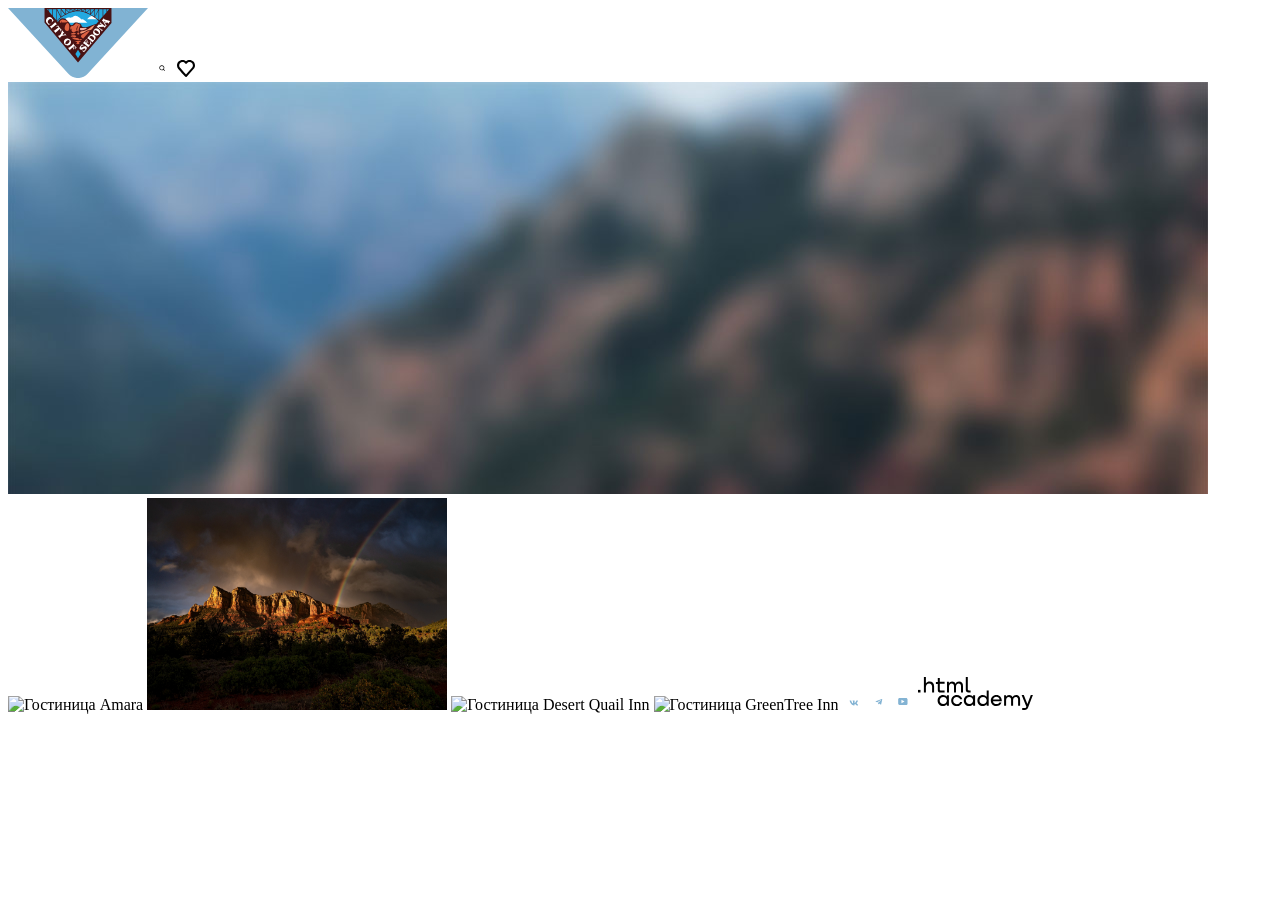
==== catalog.html @ f96138a0 "some of updates" ====
<!DOCTYPE html>
<html lang="en">
<head>
    <meta charset="UTF-8">
    <meta name="viewport" content="width=device-width, initial-scale=1.0">
    <title>Catalog</title>
</head>
<body>
    <img src="images/logo.svg" width="140" height="70" alt="Лого Sedona">
    <img src="images/search.svg" width="20" height="20" alt="Лого поиска">
    <img src="images/heart.svg" width="20" height="20" alt="Лого избранного">
    <img src="images/catalog-background.jpg" width="1200" height="412" alt="Горы">
    <img src="images/hotel-1.jpg" width="300" height="212" alt="Гостиница Amara">
    <img src="images/hotel-2.jpg" width="300" height="212" alt="Гостиница Poco Diablo">
    <img src="images/hotel-3.jpg" width="300" height="212" alt="Гостиница Desert Quail Inn">
    <img src="images/hotel-4.jpg" width="300" height="212" alt="Гостиница GreenTree Inn">
    <img src="images/social-vk.svg" width="24" height="14" alt="Лого VK">
    <img src="images/social-telegram.svg" width="18" height="16" alt="Лого TG">
    <img src="images/social-youtube.svg" width="22" height="17" alt="Лого YT">
    <img src="images/logo_htmlacademy.svg" width="115" height="33" alt="Лого HTMLAcademy">
</body>
</html>
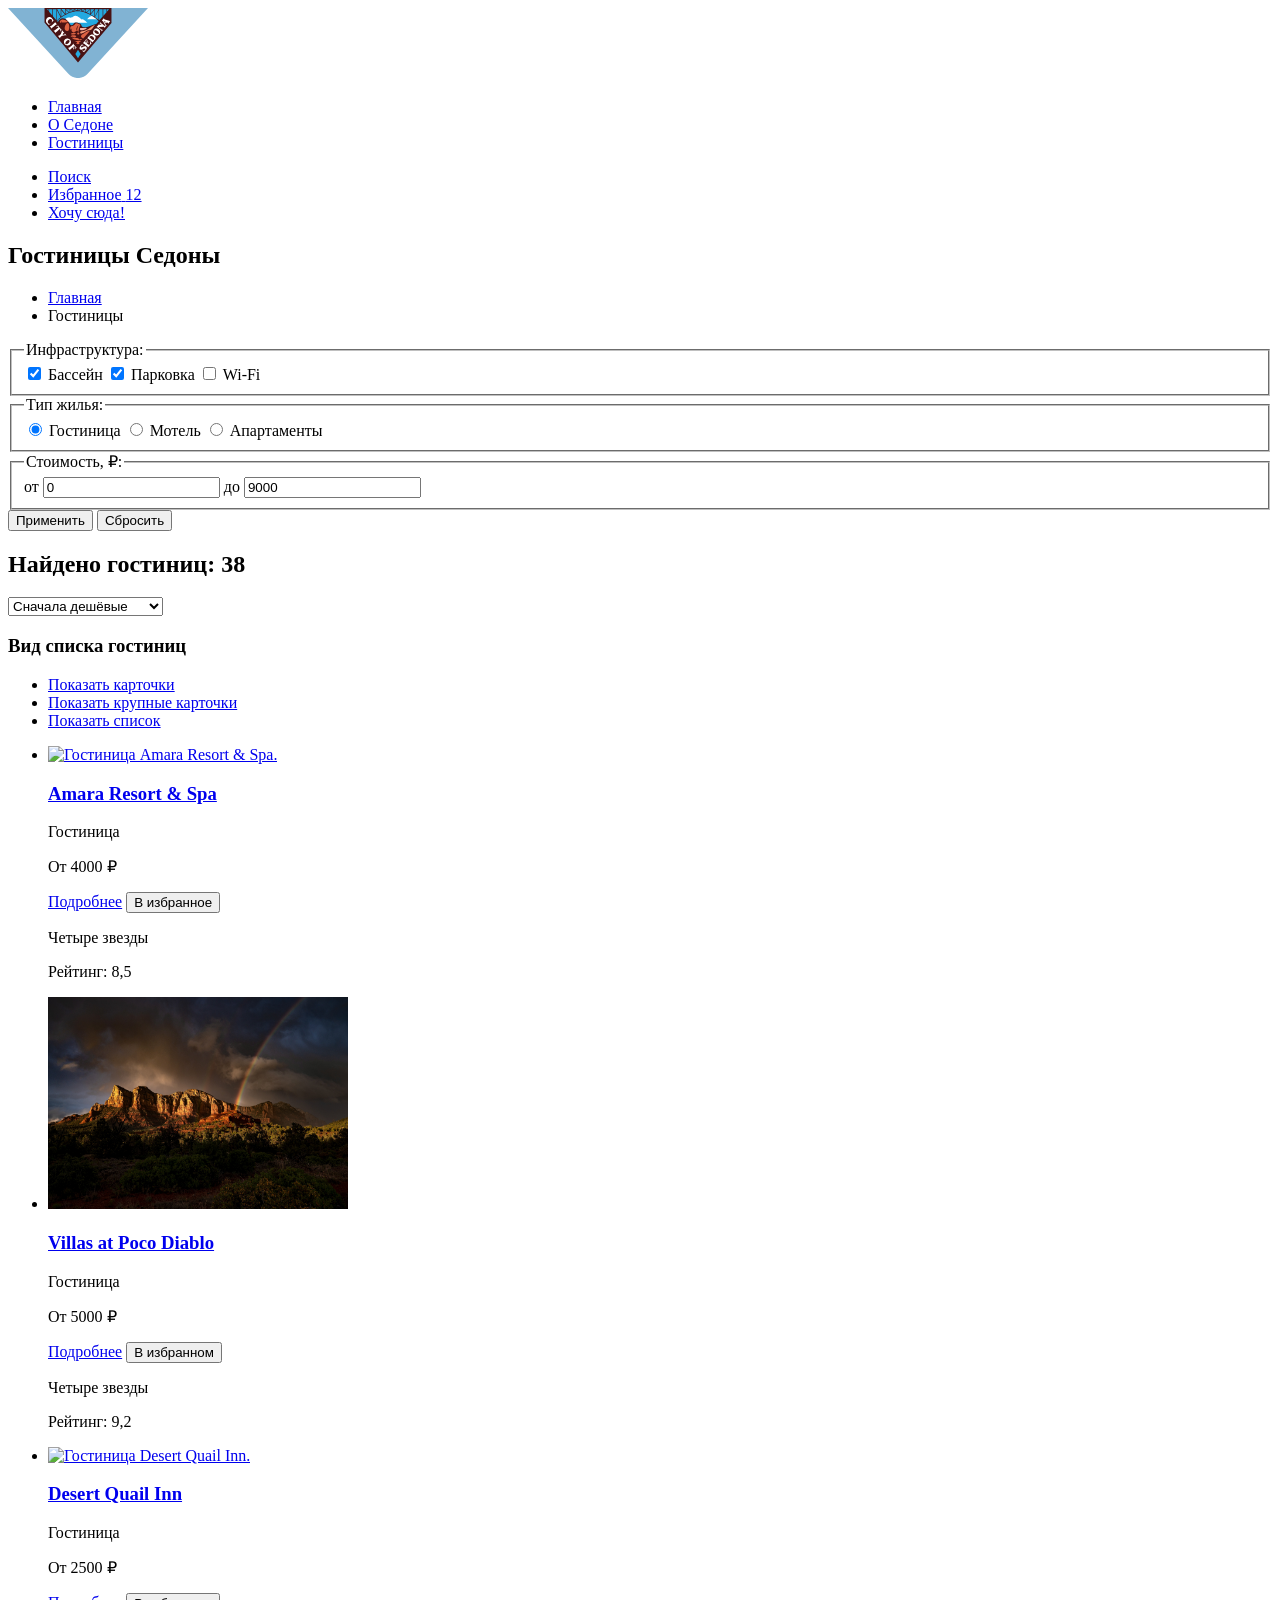
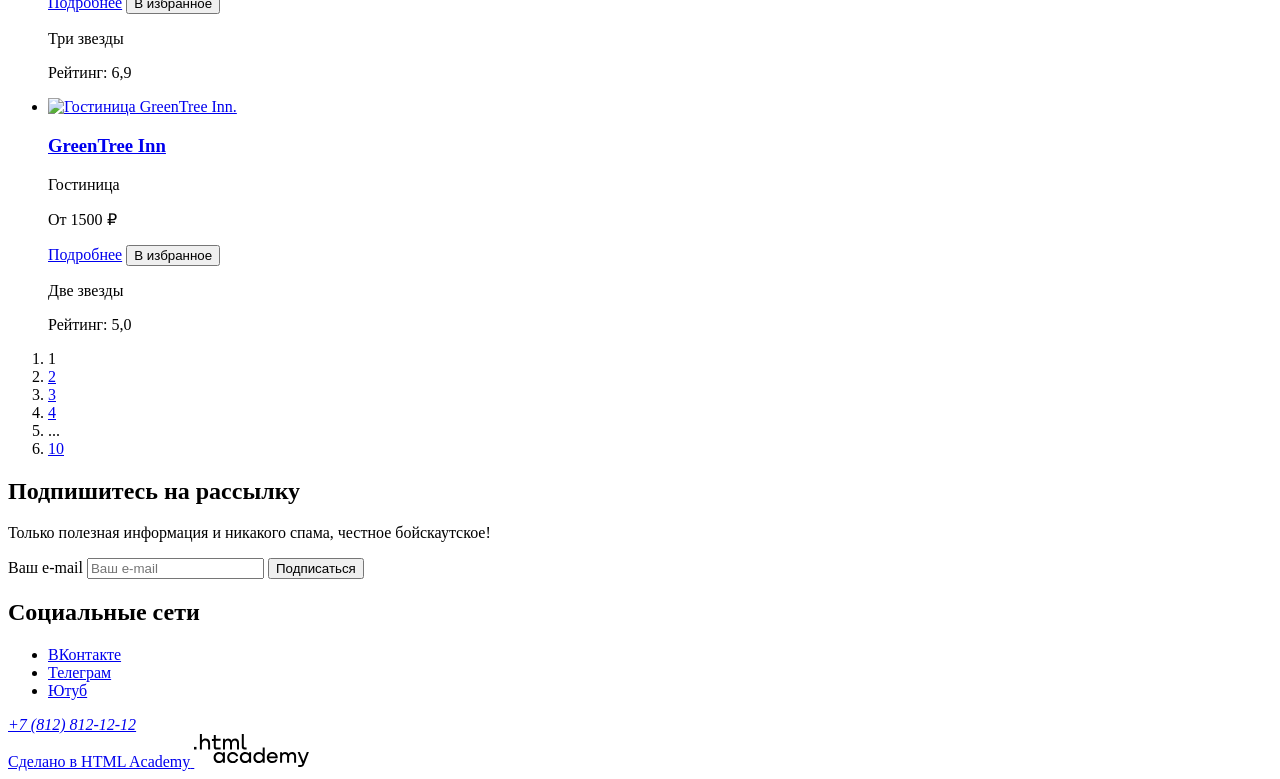
==== commit c1b6df36: "Размечает страницы проекта" ====
--- a/catalog.html
+++ b/catalog.html
@@ -1,22 +1,266 @@
 <!DOCTYPE html>
-<html lang="en">
-<head>
-    <meta charset="UTF-8">
+<html lang="ru">
+  <head>
+    <meta charset="utf-8">
     <meta name="viewport" content="width=device-width, initial-scale=1.0">
-    <title>Catalog</title>
-</head>
-<body>
-    <img src="images/logo.svg" width="140" height="70" alt="Лого Sedona">
-    <img src="images/search.svg" width="20" height="20" alt="Лого поиска">
-    <img src="images/heart.svg" width="20" height="20" alt="Лого избранного">
-    <img src="images/catalog-background.jpg" width="1200" height="412" alt="Горы">
-    <img src="images/hotel-1.jpg" width="300" height="212" alt="Гостиница Amara">
-    <img src="images/hotel-2.jpg" width="300" height="212" alt="Гостиница Poco Diablo">
-    <img src="images/hotel-3.jpg" width="300" height="212" alt="Гостиница Desert Quail Inn">
-    <img src="images/hotel-4.jpg" width="300" height="212" alt="Гостиница GreenTree Inn">
-    <img src="images/social-vk.svg" width="24" height="14" alt="Лого VK">
-    <img src="images/social-telegram.svg" width="18" height="16" alt="Лого TG">
-    <img src="images/social-youtube.svg" width="22" height="17" alt="Лого YT">
-    <img src="images/logo_htmlacademy.svg" width="115" height="33" alt="Лого HTMLAcademy">
-</body>
+    <title>Гостиницы Седоны</title>
+  </head>
+  <body>
+    <header class="page-header" data-test="header">
+      <a class="page-header__logo" href="index.html">
+        <img src="images/logo.svg" width="140" height="70" alt="Логотип города Седона.">
+      </a>
+      <nav class="navigation" aria-label="Основная навигация">
+        <ul class="navigation__list">
+          <li class="navigation__item">
+            <a class="navigation__link" href="index.html">Главная</a>
+          </li>
+          <li class="navigation__item">
+            <a class="navigation__link" href="#">О Седоне</a>
+          </li>
+          <li class="navigation__item">
+            <a class="navigation__link navigation__link--current" href="catalog.html">Гостиницы</a>
+          </li>
+        </ul>
+        <ul class="navigation__list navigation__list--user">
+          <li class="navigation__item">
+            <a class="navigation__link navigation__link--search" href="#">
+              <span class="visually-hidden">Поиск</span>
+            </a>
+          </li>
+          <li class="navigation__item">
+            <a class="navigation__link navigation__link--favorite" href="#">
+              <span class="visually-hidden">Избранное</span>
+              <span class="navigation__favorite-count">12</span>
+            </a>
+          </li>
+          <li class="navigation__item">
+            <a class="button navigation__button" href="#">Хочу сюда!</a>
+          </li>
+        </ul>
+      </nav>
+    </header>
+
+    <main class="main-catalog" data-test="main">
+      <section class="catalog-hero">
+        <h1 class="catalog-hero__title">Гостиницы Седоны</h1>
+        <ul class="breadcrumbs">
+          <li class="breadcrumbs__item">
+            <a class="breadcrumbs__link" href="index.html">
+              <span class="visually-hidden">Главная</span>
+            </a>
+          </li>
+          <li class="breadcrumbs__item">
+            <a class="breadcrumbs__link" aria-current="page">Гостиницы</a>
+          </li>
+        </ul>
+
+        <form class="catalog-filter" action="https://echo.htmlacademy.ru/" method="get" data-test="filter">
+          <fieldset class="catalog-filter__group">
+            <legend class="catalog-filter__title">Инфраструктура:</legend>
+            <label class="catalog-filter__control">
+              <input class="catalog-filter__input" type="checkbox" name="pool" checked>
+              Бассейн
+            </label>
+            <label class="catalog-filter__control">
+              <input class="catalog-filter__input" type="checkbox" name="parking" checked>
+              Парковка
+            </label>
+            <label class="catalog-filter__control">
+              <input class="catalog-filter__input" type="checkbox" name="wi-fi">
+              Wi-Fi
+            </label>
+          </fieldset>
+
+          <fieldset class="catalog-filter__group">
+            <legend class="catalog-filter__title">Тип жилья:</legend>
+            <label class="catalog-filter__control">
+              <input class="catalog-filter__input" type="radio" name="housing-type" value="hotel" checked>
+              Гостиница
+            </label>
+            <label class="catalog-filter__control">
+              <input class="catalog-filter__input" type="radio" name="housing-type" value="motel">
+              Мотель
+            </label>
+            <label class="catalog-filter__control">
+              <input class="catalog-filter__input" type="radio" name="housing-type" value="apartments">
+              Апартаменты
+            </label>
+          </fieldset>
+
+          <fieldset class="catalog-filter__group catalog-filter__group--price">
+            <legend class="catalog-filter__title">Стоимость, ₽:</legend>
+            <label class="catalog-filter__price-label">
+              <span class="catalog-filter__price-text">от</span>
+              <input class="catalog-filter__price-input" type="number" name="min-price" value="0">
+            </label>
+            <label class="catalog-filter__price-label">
+              <span class="catalog-filter__price-text">до</span>
+              <input class="catalog-filter__price-input" type="number" name="max-price" value="9000">
+            </label>
+          </fieldset>
+
+          <div class="catalog-filter__buttons">
+            <button class="button catalog-filter__button" type="submit">Применить</button>
+            <button class="button catalog-filter__button catalog-filter__button--reset" type="reset">Сбросить</button>
+          </div>
+        </form>
+      </section>
+
+      <section class="catalog-results" data-test="catalog">
+        <h2 class="catalog-results__title">Найдено гостиниц: 38</h2>
+        <select class="catalog-results__select" aria-label="Сортировка">
+          <option value="cheap">Сначала дешёвые</option>
+          <option value="expensive">Сначала дорогие</option>
+          <option value="popular">Сначала популярные</option>
+        </select>
+        <h3 class="visually-hidden">Вид списка гостиниц</h3>
+        <ul class="catalog-results__view-list">
+          <li class="catalog-results__view-item">
+            <a class="catalog-results__view-link catalog-results__view-link--current" href="#">
+              <span class="visually-hidden">Показать карточки</span>
+            </a>
+          </li>
+          <li class="catalog-results__view-item">
+            <a class="catalog-results__view-link" href="#">
+              <span class="visually-hidden">Показать крупные карточки</span>
+            </a>
+          </li>
+          <li class="catalog-results__view-item">
+            <a class="catalog-results__view-link" href="#">
+              <span class="visually-hidden">Показать список</span>
+            </a>
+          </li>
+        </ul>
+
+        <ul class="hotel-list">
+          <li class="hotel-card">
+            <a class="hotel-card__image-link" href="#">
+              <img class="hotel-card__image" src="images/hotel-1.jpg" width="300" height="212" alt="Гостиница Amara Resort & Spa.">
+            </a>
+            <h3 class="hotel-card__title">
+              <a class="hotel-card__title-link" href="#">Amara Resort &amp; Spa</a>
+            </h3>
+            <p class="hotel-card__type">Гостиница</p>
+            <p class="hotel-card__price">От 4000 ₽</p>
+            <a class="button hotel-card__button" href="#">Подробнее</a>
+            <button class="button hotel-card__button hotel-card__button--favorite" type="button">В избранное</button>
+            <p class="hotel-card__stars hotel-card__stars--four">
+              <span class="visually-hidden">Четыре звезды</span>
+            </p>
+            <p class="hotel-card__rating">Рейтинг: 8,5</p>
+          </li>
+          <li class="hotel-card">
+            <a class="hotel-card__image-link" href="#">
+              <img class="hotel-card__image" src="images/hotel-2.jpg" width="300" height="212" alt="Гостиница Villas at Poco Diablo.">
+            </a>
+            <h3 class="hotel-card__title">
+              <a class="hotel-card__title-link" href="#">Villas at Poco Diablo</a>
+            </h3>
+            <p class="hotel-card__type">Гостиница</p>
+            <p class="hotel-card__price">От 5000 ₽</p>
+            <a class="button hotel-card__button" href="#">Подробнее</a>
+            <button class="button hotel-card__button hotel-card__button--favorite hotel-card__button--favorite-current" type="button">В избранном</button>
+            <p class="hotel-card__stars hotel-card__stars--four">
+              <span class="visually-hidden">Четыре звезды</span>
+            </p>
+            <p class="hotel-card__rating">Рейтинг: 9,2</p>
+          </li>
+          <li class="hotel-card">
+            <a class="hotel-card__image-link" href="#">
+              <img class="hotel-card__image" src="images/hotel-3.jpg" width="300" height="212" alt="Гостиница Desert Quail Inn.">
+            </a>
+            <h3 class="hotel-card__title">
+              <a class="hotel-card__title-link" href="#">Desert Quail Inn</a>
+            </h3>
+            <p class="hotel-card__type">Гостиница</p>
+            <p class="hotel-card__price">От 2500 ₽</p>
+            <a class="button hotel-card__button" href="#">Подробнее</a>
+            <button class="button hotel-card__button hotel-card__button--favorite" type="button">В избранное</button>
+            <p class="hotel-card__stars hotel-card__stars--three">
+              <span class="visually-hidden">Три звезды</span>
+            </p>
+            <p class="hotel-card__rating">Рейтинг: 6,9</p>
+          </li>
+          <li class="hotel-card">
+            <a class="hotel-card__image-link" href="#">
+              <img class="hotel-card__image" src="images/hotel-4.jpg" width="300" height="212" alt="Гостиница GreenTree Inn.">
+            </a>
+            <h3 class="hotel-card__title">
+              <a class="hotel-card__title-link" href="#">GreenTree Inn</a>
+            </h3>
+            <p class="hotel-card__type">Гостиница</p>
+            <p class="hotel-card__price">От 1500 ₽</p>
+            <a class="button hotel-card__button" href="#">Подробнее</a>
+            <button class="button hotel-card__button hotel-card__button--favorite" type="button">В избранное</button>
+            <p class="hotel-card__stars hotel-card__stars--two">
+              <span class="visually-hidden">Две звезды</span>
+            </p>
+            <p class="hotel-card__rating">Рейтинг: 5,0</p>
+          </li>
+        </ul>
+
+        <ol class="pagination">
+          <li class="pagination__item">
+            <a class="pagination__link pagination__link--current" aria-current="page">1</a>
+          </li>
+          <li class="pagination__item">
+            <a class="pagination__link" href="#">2</a>
+          </li>
+          <li class="pagination__item">
+            <a class="pagination__link" href="#">3</a>
+          </li>
+          <li class="pagination__item">
+            <a class="pagination__link" href="#">4</a>
+          </li>
+          <li class="pagination__item">
+            <span class="pagination__ellipsis">...</span>
+          </li>
+          <li class="pagination__item">
+            <a class="pagination__link" href="#">10</a>
+          </li>
+        </ol>
+      </section>
+
+      <section class="subscribe" data-test="subscribe">
+        <h2 class="subscribe__title">Подпишитесь на рассылку</h2>
+        <p class="subscribe__description">Только полезная информация и никакого спама, честное бойскаутское!</p>
+        <form class="subscribe__form" action="https://echo.htmlacademy.ru/" method="post">
+          <label class="visually-hidden" for="subscribe-email">Ваш e-mail</label>
+          <input class="subscribe__field" type="email" name="email" id="subscribe-email" placeholder="Ваш e-mail" required>
+          <button class="button subscribe__button" type="submit">Подписаться</button>
+        </form>
+      </section>
+    </main>
+
+    <footer class="page-footer" data-test="footer">
+      <section class="page-footer__social social">
+        <h2 class="visually-hidden">Социальные сети</h2>
+        <ul class="social__list">
+          <li class="social__item">
+            <a class="social__link social__link--vk" href="https://vk.com/htmlacademy">
+              <span class="visually-hidden">ВКонтакте</span>
+            </a>
+          </li>
+          <li class="social__item">
+            <a class="social__link social__link--telegram" href="https://t.me/htmlacademy">
+              <span class="visually-hidden">Телеграм</span>
+            </a>
+          </li>
+          <li class="social__item">
+            <a class="social__link social__link--youtube" href="https://www.youtube.com/user/htmlacademyru">
+              <span class="visually-hidden">Ютуб</span>
+            </a>
+          </li>
+        </ul>
+      </section>
+      <address class="page-footer__contacts">
+        <a class="page-footer__phone" href="tel:+78128121212">+7&nbsp;(812)&nbsp;812&#8209;12&#8209;12</a>
+      </address>
+      <a class="page-footer__copyright" href="https://htmlacademy.ru/">
+        <span class="visually-hidden">Сделано в HTML Academy</span>
+        <img src="images/logo_htmlacademy.svg" width="115" height="33" alt="Логотип HTML Academy.">
+      </a>
+    </footer>
+  </body>
 </html>
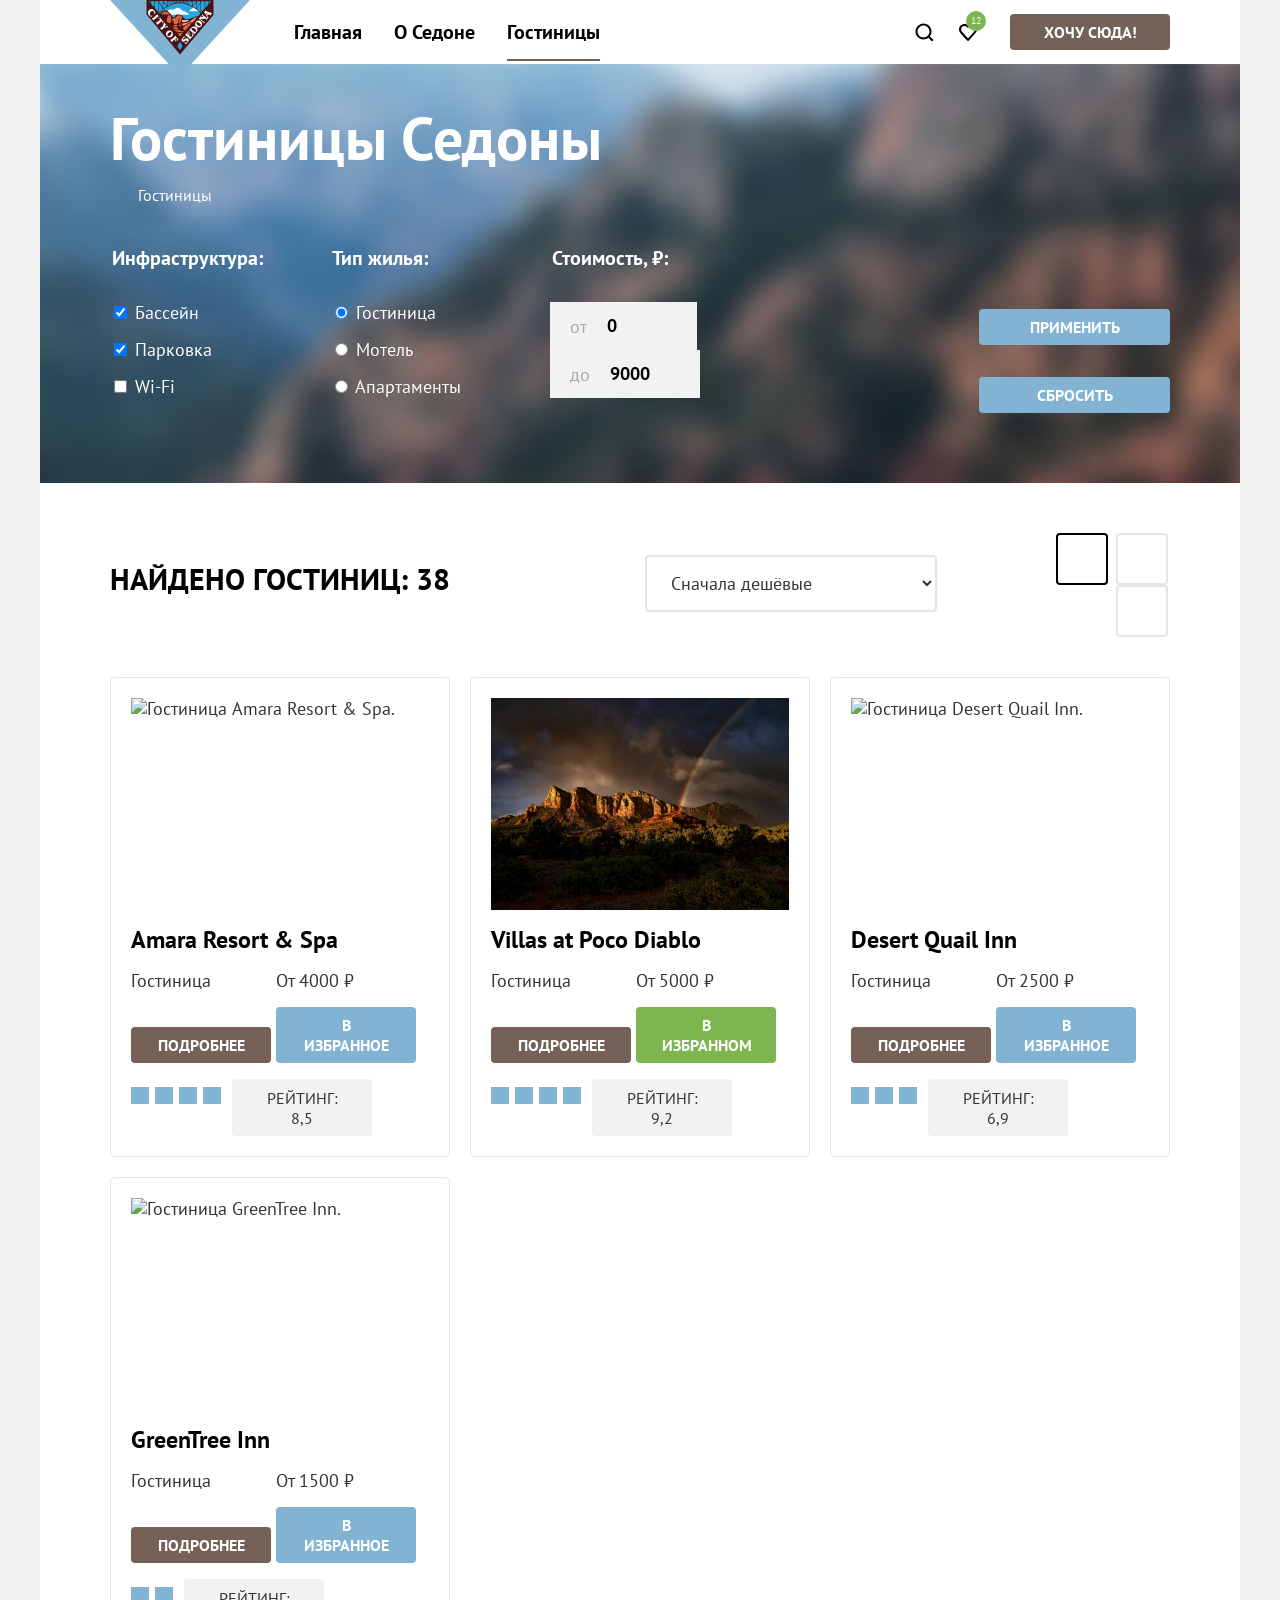
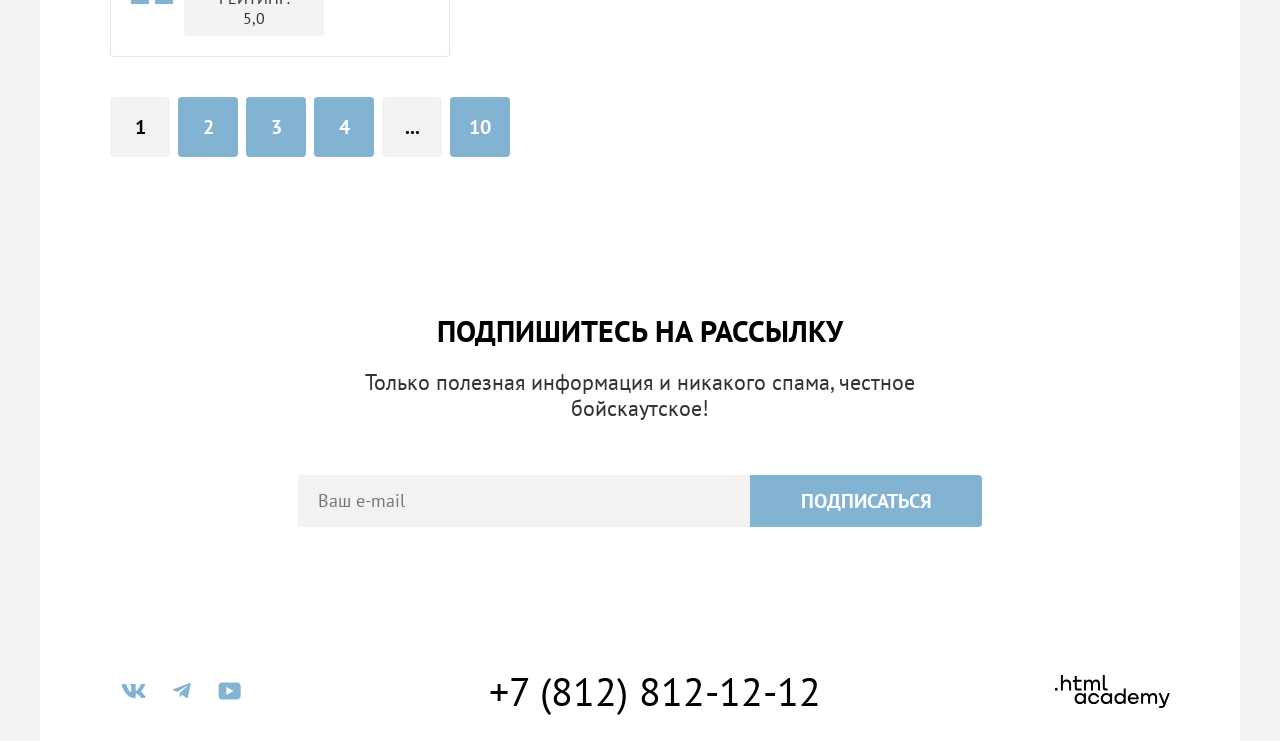
==== commit bd29c613: "Добавляет базовую стилизацию страниц" ====
--- a/catalog.html
+++ b/catalog.html
@@ -3,6 +3,7 @@
   <head>
     <meta charset="utf-8">
     <meta name="viewport" content="width=device-width, initial-scale=1.0">
+    <link rel="stylesheet" href="styles/styles.css">
     <title>Гостиницы Седоны</title>
   </head>
   <body>
--- a/styles/styles.css
+++ b/styles/styles.css
@@ -0,0 +1,701 @@
+@font-face {
+  font-family: "PT Sans";
+  font-style: normal;
+  font-weight: 400;
+  font-display: swap;
+  src: url("../fonts/ptsans-400.woff2") format("woff2");
+}
+
+@font-face {
+  font-family: "PT Sans";
+  font-style: normal;
+  font-weight: 700;
+  font-display: swap;
+  src: url("../fonts/ptsans-700.woff2") format("woff2");
+}
+
+html {
+  height: 100%;
+}
+
+body {
+  min-width: 1200px;
+  min-height: 100%;
+  margin: 0;
+  font-family: "PT Sans", "Arial", sans-serif;
+  font-size: 18px;
+  line-height: 21px;
+  font-weight: 400;
+  color: #333333;
+  background-color: #f2f2f2;
+}
+
+img {
+  display: block;
+  max-width: 100%;
+  object-fit: cover;
+}
+
+a {
+  color: inherit;
+  text-decoration: none;
+}
+
+.visually-hidden {
+  position: absolute;
+  width: 1px;
+  height: 1px;
+  margin: -1px;
+  padding: 0;
+  overflow: hidden;
+  white-space: nowrap;
+  border: 0;
+  clip: rect(0 0 0 0);
+  clip-path: inset(100%);
+}
+
+.button {
+  display: inline-block;
+  box-sizing: border-box;
+  padding: 8px 26px;
+  font-family: "PT Sans", "Arial", sans-serif;
+  font-size: 16px;
+  line-height: 20px;
+  font-weight: 700;
+  color: #ffffff;
+  text-align: center;
+  text-transform: uppercase;
+  background-color: #756157;
+  border: 0;
+  border-radius: 4px;
+}
+
+.page-header {
+  display: flex;
+  width: 1200px;
+  min-height: 64px;
+  margin: 0 auto;
+  padding: 0 70px;
+  box-sizing: border-box;
+  color: #000000;
+  background-color: #ffffff;
+}
+
+.page-header__logo {
+  position: relative;
+  z-index: 1;
+  display: block;
+  width: 140px;
+  margin-right: 28px;
+  margin-bottom: -6px;
+}
+
+.navigation {
+  display: flex;
+  flex-grow: 1;
+  justify-content: space-between;
+}
+
+.navigation__list {
+  display: flex;
+  flex-wrap: wrap;
+  align-items: center;
+  max-width: 460px;
+  margin: 0;
+  padding: 0;
+  list-style: none;
+}
+
+.navigation__list--user {
+  justify-content: flex-end;
+  max-width: 320px;
+}
+
+.navigation__link {
+  display: block;
+  padding: 20px 16px;
+  font-size: 20px;
+  line-height: 24px;
+  font-weight: 700;
+}
+
+.navigation__link--current {
+  text-decoration: underline;
+  text-decoration-thickness: 2px;
+  text-underline-offset: 20px;
+  text-decoration-color: #756257;
+}
+
+.navigation__link--search,
+.navigation__link--favorite {
+  min-width: 44px;
+  min-height: 64px;
+  padding: 0;
+  background-repeat: no-repeat;
+  background-position: center;
+}
+
+.navigation__link--search {
+  background-image: url("../images/search.svg");
+}
+
+.navigation__link--favorite {
+  position: relative;
+  background-image: url("../images/heart.svg");
+}
+
+.navigation__favorite-count {
+  position: absolute;
+  top: 11px;
+  right: 4px;
+  min-width: 20px;
+  min-height: 20px;
+  font-size: 10px;
+  line-height: 20px;
+  font-weight: 400;
+  color: #ffffff;
+  text-align: center;
+  background-color: #7db54f;
+  border-radius: 10px;
+}
+
+.navigation__button {
+  min-width: 160px;
+  margin-left: 20px;
+}
+
+.main-index,
+.main-catalog {
+  width: 1200px;
+  margin: 0 auto;
+  background-color: #ffffff;
+}
+
+.hero {
+  min-height: 485px;
+  padding-top: 1px;
+  background-color: #82b3d3;
+  background-image: url("../images/index-background.jpg");
+  background-repeat: no-repeat;
+  background-position: center top;
+  background-size: cover;
+}
+
+.hero__image {
+  width: 1200px;
+  height: 485px;
+}
+
+.advantages,
+.hotel-search,
+.catalog-results,
+.subscribe {
+  text-align: center;
+}
+
+.advantages__title,
+.services__title,
+.hotel-search__title,
+.subscribe__title,
+.catalog-results__title {
+  margin: 0;
+  font-size: 30px;
+  line-height: 36px;
+  font-weight: 700;
+  color: #000000;
+  text-transform: uppercase;
+}
+
+.advantages__title {
+  max-width: 620px;
+  margin: 0 auto;
+  padding-top: 69px;
+}
+
+.advantages__description,
+.services__description,
+.hotel-search__description,
+.subscribe__description {
+  margin: 0;
+  font-size: 22px;
+  line-height: 26px;
+}
+
+.advantages__description {
+  margin-top: 25px;
+  margin-bottom: 90px;
+}
+
+.advantages__list,
+.services__list,
+.hotel-list,
+.pagination,
+.social__list,
+.breadcrumbs,
+.catalog-results__view-list {
+  margin: 0;
+  padding: 0;
+  list-style: none;
+}
+
+.advantages__list {
+  display: flex;
+  flex-wrap: wrap;
+}
+
+.advantages__item {
+  box-sizing: border-box;
+  width: 400px;
+  min-height: 385px;
+  padding: 112px 85px;
+  background-color: #83b3d31f;
+}
+
+.advantages__item:nth-child(3) {
+  background-color: #83b3d333;
+}
+
+.advantages__item--wide {
+  display: flex;
+  width: 1200px;
+  padding: 0;
+  color: #ffffff;
+  background-color: #82b3d3;
+}
+
+.advantages__content {
+  box-sizing: border-box;
+  width: 400px;
+  padding: 102px 85px;
+}
+
+.advantages__subtitle,
+.services__subtitle,
+.hotel-card__title {
+  margin: 0;
+  font-size: 24px;
+  line-height: 28px;
+  font-weight: 700;
+  color: #000000;
+  text-transform: uppercase;
+}
+
+.advantages__item--wide .advantages__subtitle {
+  color: #ffffff;
+}
+
+.advantages__text,
+.services__text {
+  margin: 30px 0 0;
+}
+
+.advantages__image {
+  width: 800px;
+  height: 385px;
+}
+
+.services {
+  padding-top: 64px;
+}
+
+.services__description {
+  margin-top: 20px;
+  margin-bottom: 64px;
+}
+
+.services__list {
+  display: flex;
+}
+
+.services__item {
+  box-sizing: border-box;
+  width: 400px;
+  min-height: 385px;
+  padding: 183px 85px 80px;
+  background-repeat: no-repeat;
+  background-position: center 80px;
+}
+
+.services__item--housing,
+.services__item--souvenirs {
+  background-color: #83b3d31f;
+}
+
+.services__item--housing {
+  background-image: url("../images/Advantage-icon1.svg");
+}
+
+.services__item--food {
+  background-image: url("../images/Advantage-icon2.svg");
+}
+
+.services__item--souvenirs {
+  background-image: url("../images/Advantage-icon3.svg");
+}
+
+.hotel-search {
+  padding: 96px 304px;
+}
+
+.hotel-search__description {
+  margin-top: 20px;
+  margin-bottom: 54px;
+}
+
+.hotel-search__button {
+  min-width: 376px;
+  padding: 8px 50px;
+  font-size: 20px;
+  line-height: 36px;
+}
+
+.subscribe {
+  padding: 96px 258px 104px;
+}
+
+.subscribe--index {
+  color: #ffffff;
+  background-color: #82b3d3;
+  background-image: url("../images/unsplash.jpg");
+  background-repeat: no-repeat;
+  background-position: center;
+  background-size: cover;
+}
+
+.subscribe--index .subscribe__title,
+.catalog-hero__title,
+.catalog-filter__title {
+  color: #ffffff;
+}
+
+.subscribe__description {
+  margin-top: 20px;
+  margin-bottom: 54px;
+}
+
+.subscribe__form {
+  display: flex;
+  justify-content: center;
+}
+
+.subscribe__field {
+  box-sizing: border-box;
+  width: 452px;
+  min-height: 52px;
+  padding: 12px 20px;
+  font-family: "PT Sans", "Arial", sans-serif;
+  font-size: 18px;
+  line-height: 24px;
+  background-color: #f2f2f2;
+  border: 0;
+}
+
+.subscribe__button {
+  min-width: 232px;
+  padding: 8px 50px;
+  font-size: 20px;
+  line-height: 36px;
+  background-color: #82b3d3;
+  border-radius: 0 4px 4px 0;
+}
+
+.page-footer {
+  display: flex;
+  align-items: center;
+  justify-content: space-between;
+  box-sizing: border-box;
+  width: 1200px;
+  margin: 0 auto;
+  padding: 40px 70px 30px;
+  color: #000000;
+  background-color: #ffffff;
+}
+
+.social__list {
+  display: flex;
+  flex-wrap: wrap;
+  max-width: 160px;
+}
+
+.social__link {
+  display: block;
+  width: 48px;
+  height: 40px;
+  background-repeat: no-repeat;
+  background-position: center;
+}
+
+.social__link--vk {
+  background-image: url("../images/social-vk.svg");
+}
+
+.social__link--telegram {
+  background-image: url("../images/social-telegram.svg");
+}
+
+.social__link--youtube {
+  background-image: url("../images/social-youtube.svg");
+}
+
+.page-footer__contacts {
+  font-style: normal;
+}
+
+.page-footer__phone {
+  font-size: 40px;
+  line-height: 40px;
+}
+
+.catalog-hero {
+  padding: 35px 70px 70px;
+  color: #ffffff;
+  background-color: #82b3d3;
+  background-image: url("../images/catalog-background.jpg");
+  background-repeat: no-repeat;
+  background-position: center;
+  background-size: cover;
+}
+
+.catalog-hero__title {
+  margin: 0;
+  font-size: 60px;
+  line-height: 78px;
+  font-weight: 700;
+}
+
+.breadcrumbs {
+  display: flex;
+  flex-wrap: wrap;
+  margin-top: 8px;
+  margin-bottom: 40px;
+}
+
+.breadcrumbs__item {
+  margin-right: 28px;
+  font-size: 16px;
+  line-height: 21px;
+}
+
+.catalog-filter {
+  display: flex;
+}
+
+.catalog-filter__group {
+  min-width: 150px;
+  margin: 0 70px 0 0;
+  padding: 0;
+  border: 0;
+}
+
+.catalog-filter__group--price {
+  margin-left: auto;
+}
+
+.catalog-filter__title {
+  margin-bottom: 32px;
+  font-size: 20px;
+  line-height: 24px;
+  font-weight: 700;
+}
+
+.catalog-filter__control {
+  display: block;
+  margin-bottom: 16px;
+}
+
+.catalog-filter__price-label {
+  display: inline-flex;
+  align-items: center;
+  margin-right: 2px;
+  color: #000000;
+  background-color: #f2f2f2;
+}
+
+.catalog-filter__price-input {
+  box-sizing: border-box;
+  width: 110px;
+  padding: 12px 20px;
+  font-family: "PT Sans", "Arial", sans-serif;
+  font-size: 18px;
+  line-height: 24px;
+  font-weight: 700;
+  background-color: #f2f2f2;
+  border: 0;
+}
+
+.catalog-filter__price-text {
+  padding-left: 20px;
+  color: #0000004d;
+}
+
+.catalog-filter__buttons {
+  display: flex;
+  flex-direction: column;
+  justify-content: flex-end;
+  width: 191px;
+  margin-left: 70px;
+}
+
+.catalog-filter__button {
+  width: 191px;
+  background-color: #82b3d3;
+}
+
+.catalog-filter__button--reset {
+  margin-top: 32px;
+  background-color: #00000000;
+}
+
+.catalog-results {
+  padding: 50px 70px 60px;
+  text-align: left;
+}
+
+.catalog-results__title {
+  display: inline-block;
+  margin-right: 190px;
+}
+
+.catalog-results__select {
+  width: 292px;
+  padding: 14px 20px;
+  font-family: "PT Sans", "Arial", sans-serif;
+  font-size: 18px;
+  line-height: 21px;
+  color: #333333;
+  background-color: #ffffff;
+  border: 2px solid #e5e5e5;
+  border-radius: 4px;
+}
+
+.catalog-results__view-list {
+  display: inline-flex;
+  flex-wrap: wrap;
+  justify-content: flex-end;
+  width: 160px;
+  margin-left: 66px;
+  vertical-align: middle;
+}
+
+.catalog-results__view-link {
+  display: block;
+  width: 48px;
+  height: 48px;
+  margin-left: 8px;
+  border: 2px solid #e5e5e5;
+  border-radius: 4px;
+}
+
+.catalog-results__view-link--current {
+  border-color: #000000;
+}
+
+.hotel-list {
+  display: flex;
+  flex-wrap: wrap;
+  gap: 20px;
+  margin-top: 40px;
+}
+
+.hotel-card {
+  box-sizing: border-box;
+  width: 340px;
+  padding: 20px;
+  border: 1px solid #e6e6e6;
+  border-radius: 4px;
+}
+
+.hotel-card__image {
+  width: 300px;
+  height: 212px;
+}
+
+.hotel-card__title {
+  margin-top: 16px;
+  text-transform: none;
+}
+
+.hotel-card__type,
+.hotel-card__price,
+.hotel-card__rating {
+  display: inline-block;
+  width: 140px;
+  margin: 16px 0 0;
+}
+
+.hotel-card__button {
+  width: 140px;
+  margin-top: 16px;
+}
+
+.hotel-card__button--favorite,
+.catalog-filter__button,
+.subscribe__button {
+  background-color: #82b3d3;
+}
+
+.hotel-card__button--favorite-current {
+  background-color: #7db54f;
+}
+
+.hotel-card__stars {
+  display: inline-block;
+  width: 140px;
+  min-height: 37px;
+  margin: 16px 0 0;
+  background-image: linear-gradient(90deg, #82b3d3 0 18px, #00000000 18px 24px);
+  background-repeat: repeat-x;
+  background-size: 24px 17px;
+}
+
+.hotel-card__stars--four {
+  max-width: 96px;
+}
+
+.hotel-card__stars--three {
+  max-width: 72px;
+}
+
+.hotel-card__stars--two {
+  max-width: 48px;
+}
+
+.hotel-card__rating {
+  padding: 9px 22px 8px;
+  box-sizing: border-box;
+  font-size: 16px;
+  line-height: 20px;
+  text-align: center;
+  text-transform: uppercase;
+  background-color: #f2f2f2;
+  border-radius: 4px;
+}
+
+.pagination {
+  display: flex;
+  flex-wrap: wrap;
+  margin-top: 40px;
+}
+
+.pagination__link,
+.pagination__ellipsis {
+  display: block;
+  min-width: 60px;
+  min-height: 60px;
+  margin-right: 8px;
+  padding: 12px 18px;
+  box-sizing: border-box;
+  font-size: 20px;
+  line-height: 36px;
+  font-weight: 700;
+  color: #ffffff;
+  text-align: center;
+  background-color: #82b3d3;
+  border-radius: 4px;
+}
+
+.pagination__link--current,
+.pagination__ellipsis {
+  color: #000000;
+  background-color: #f2f2f2;
+}
